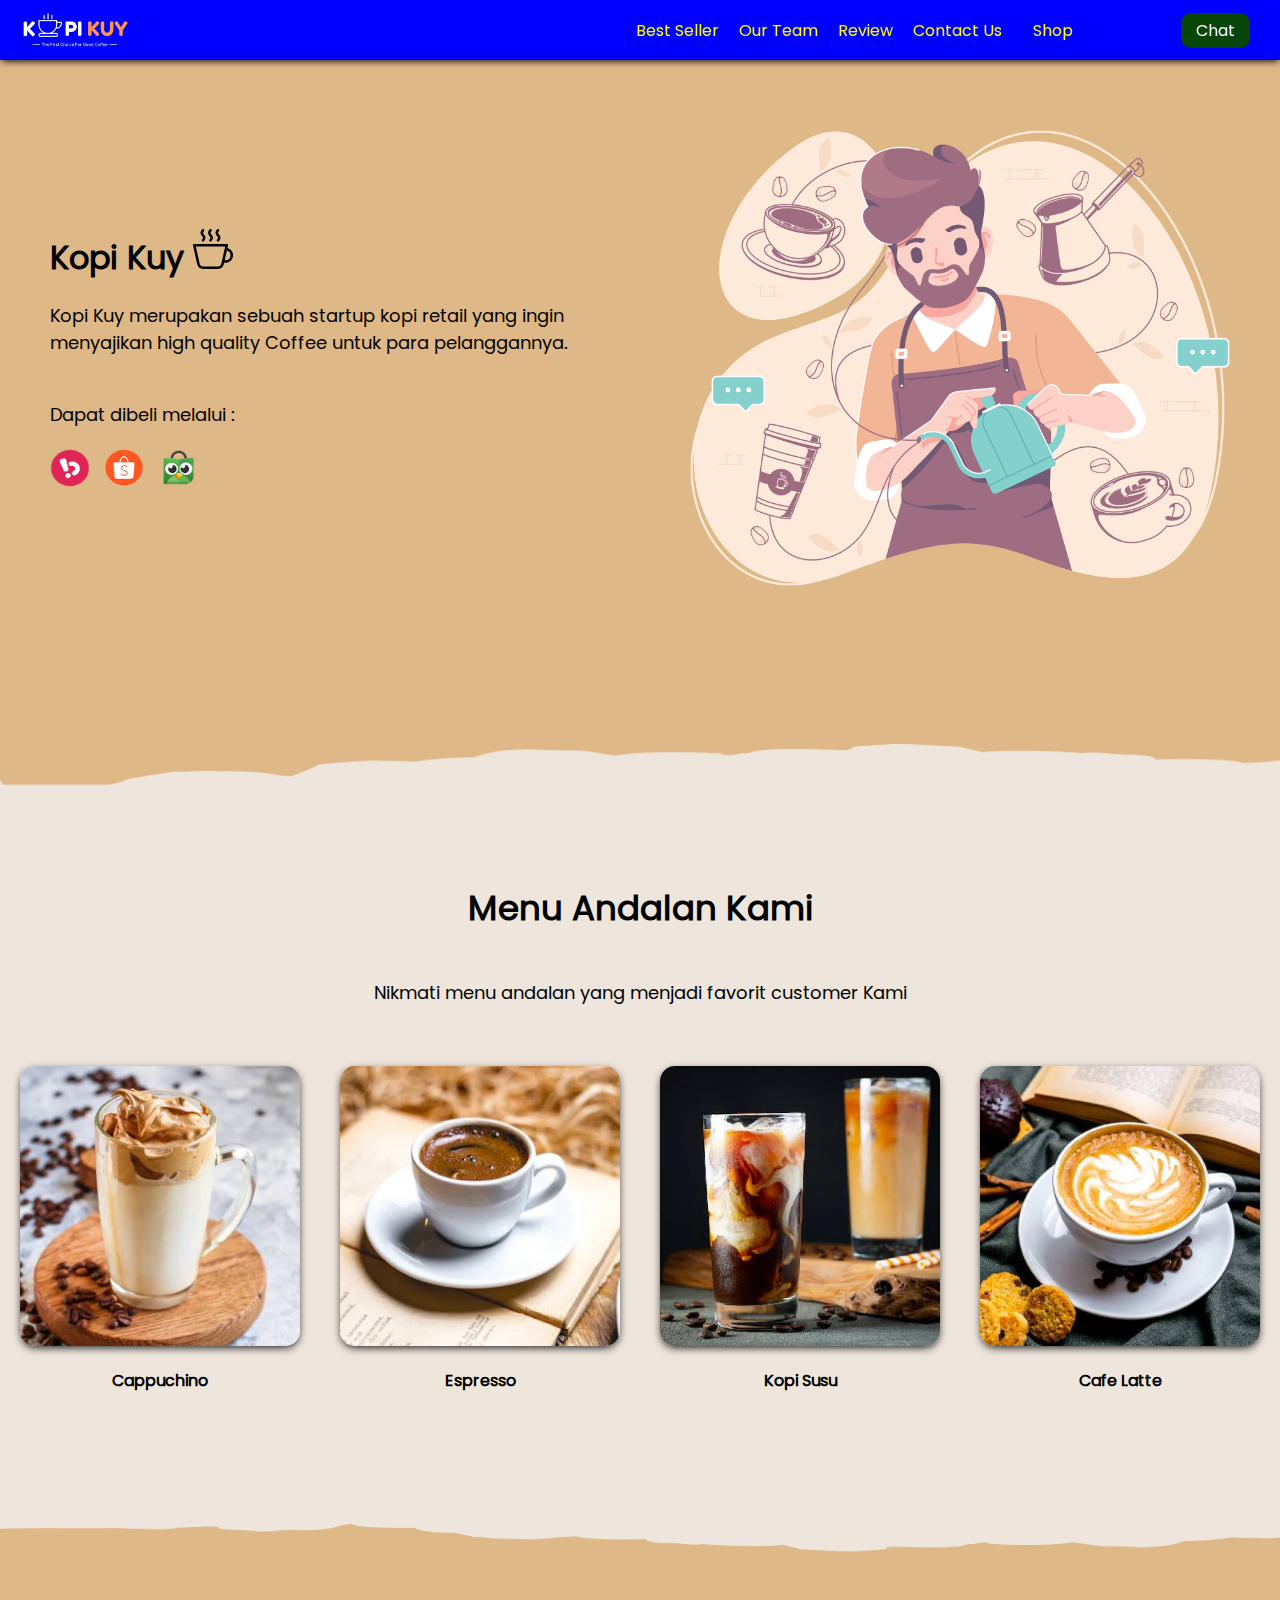
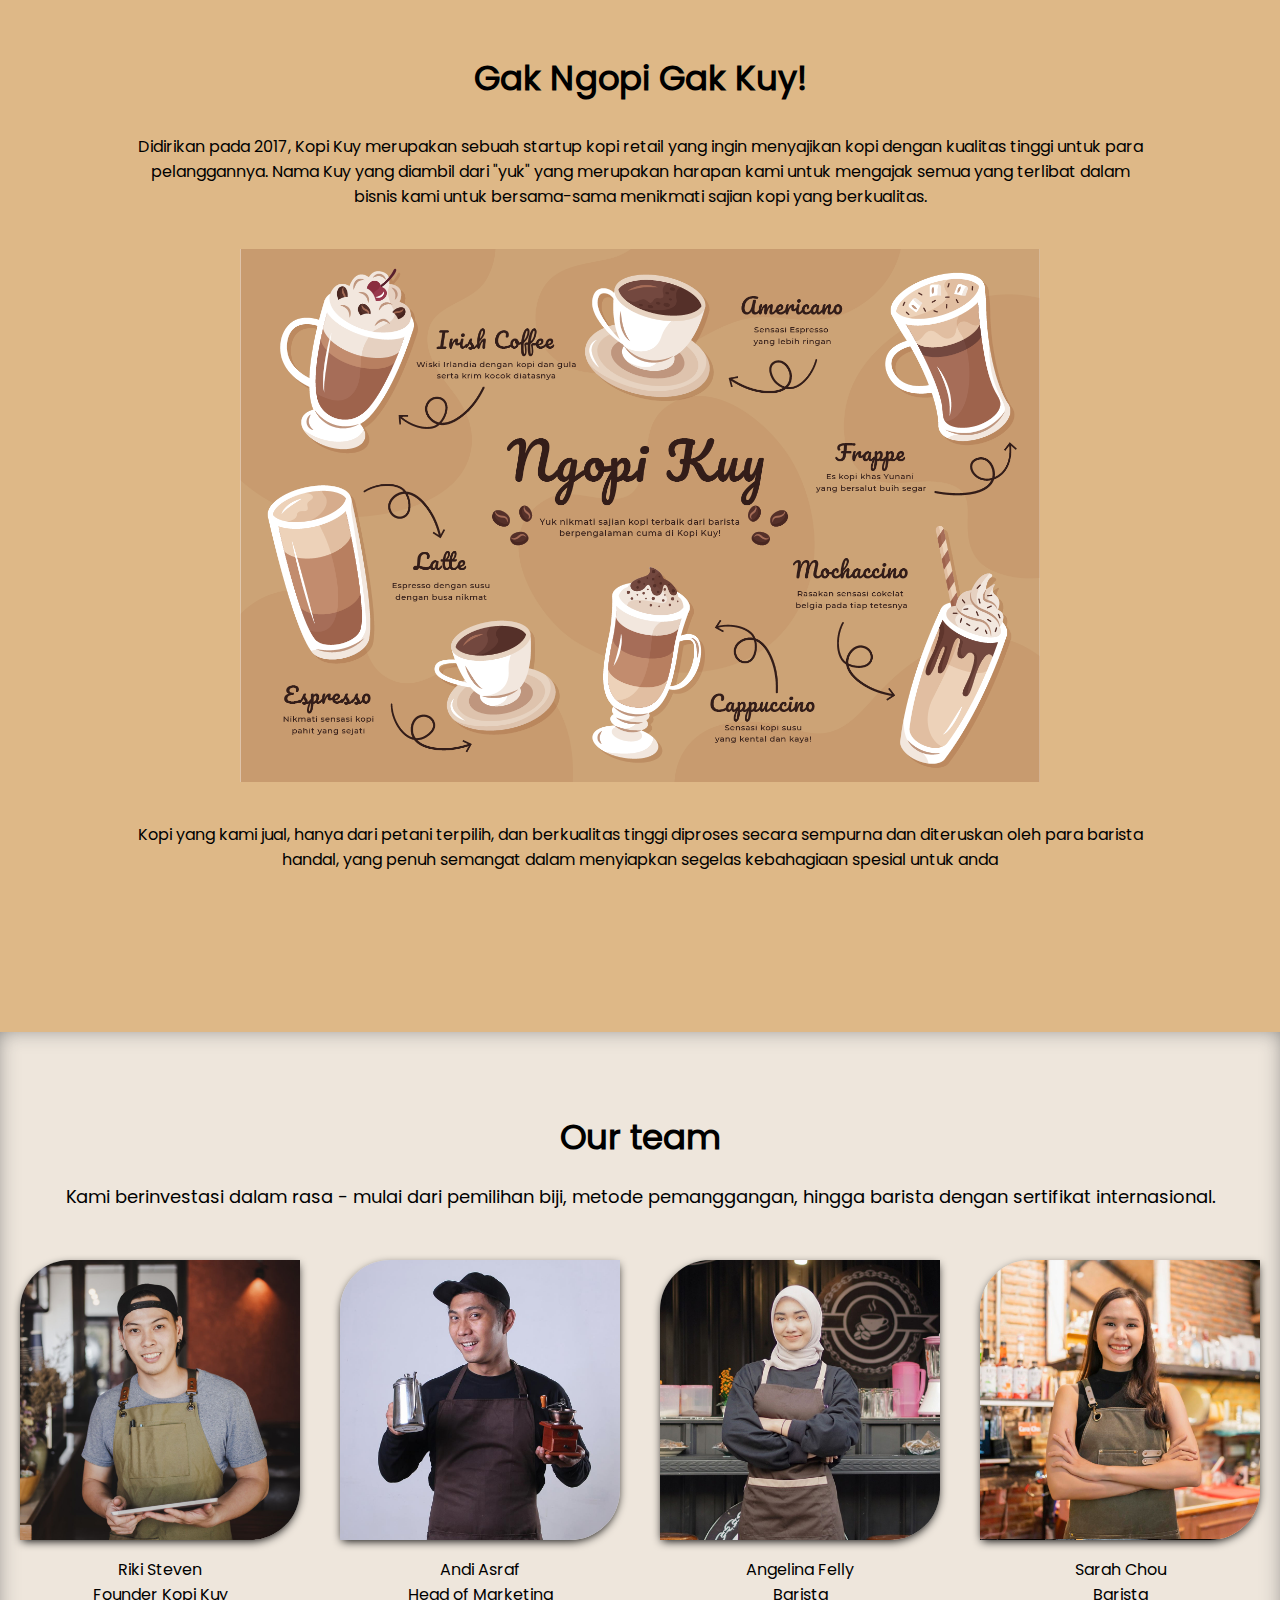
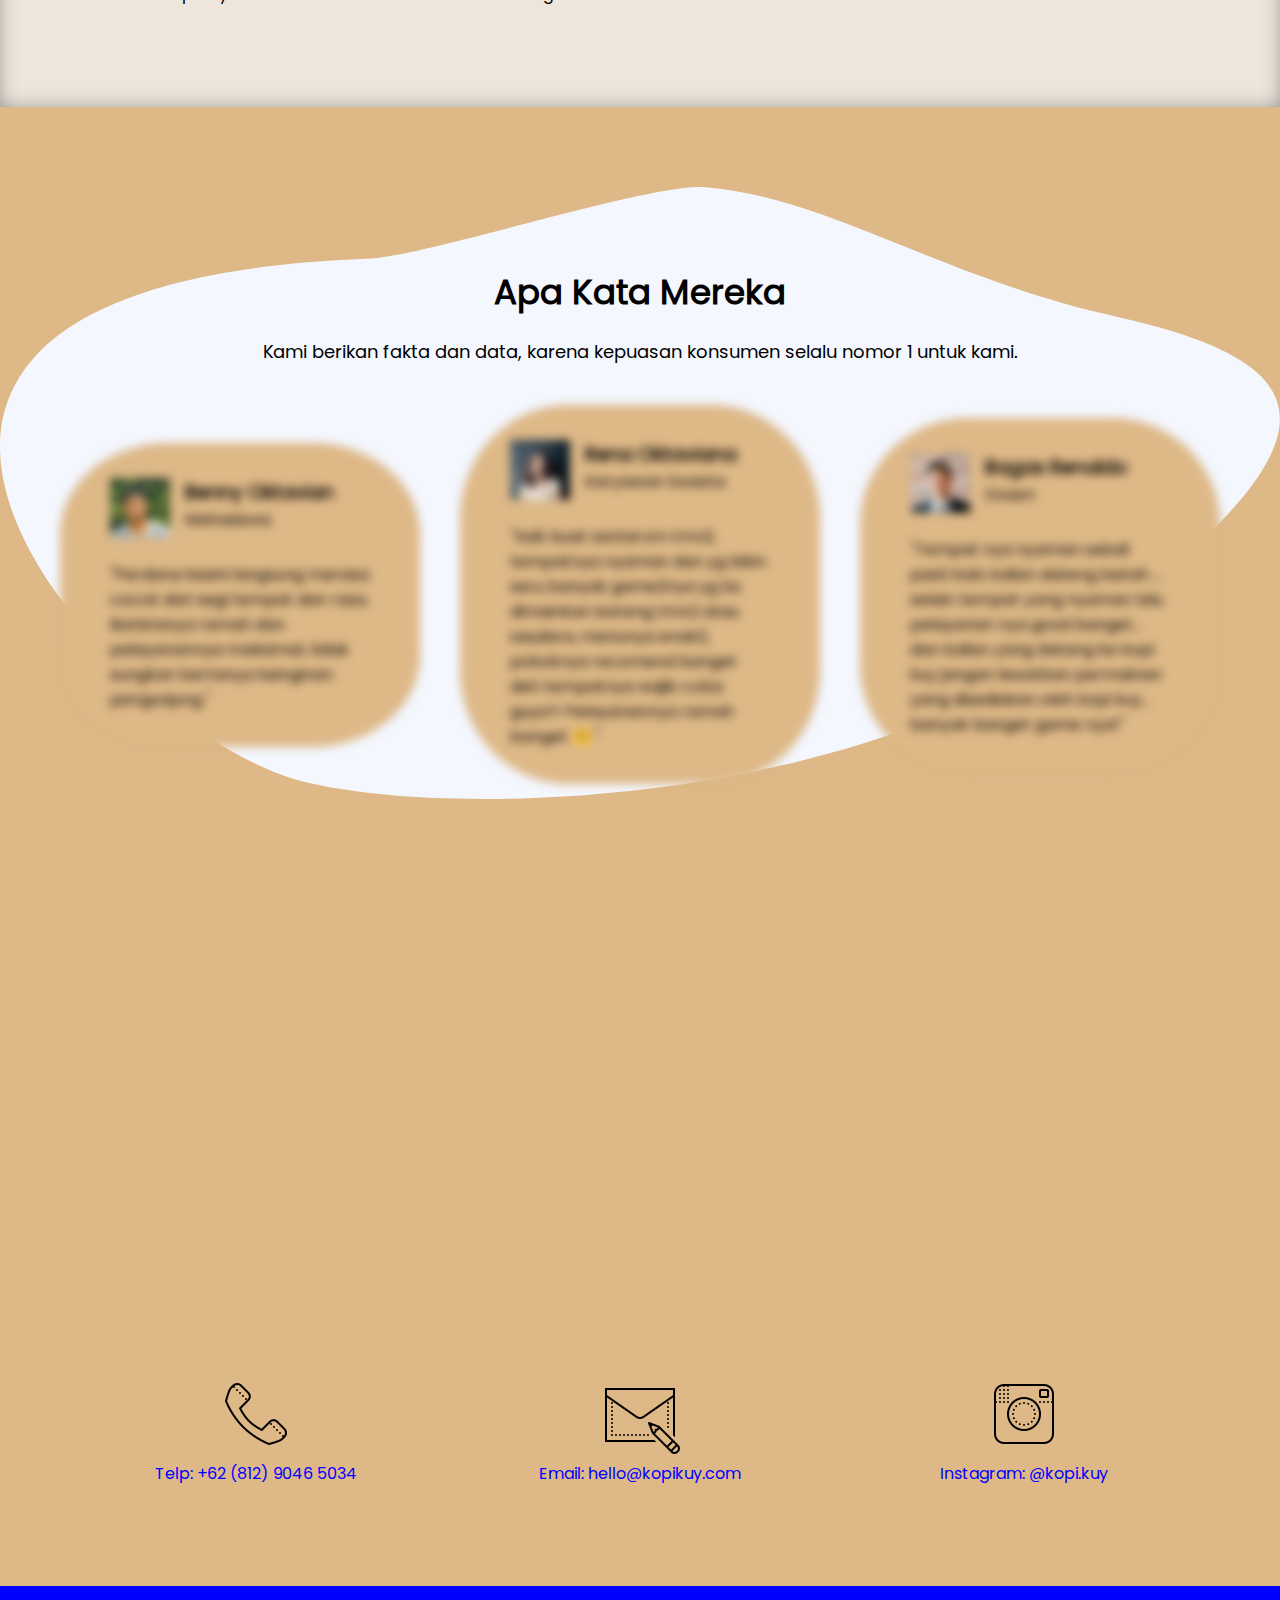
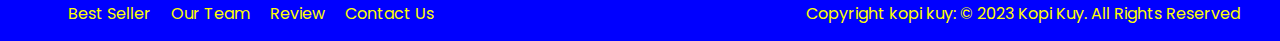
==== index.html @ 558ff3d3 "Add files via upload" ====
<!DOCTYPE html>
<html lang="id">

<head>
    <meta charset="UTF-8">
    <meta http-equiv="X-UA-Compatible" content="IE=edge">
    <meta name="viewport" content="width=device-width, initial-scale=1.0">
    <link rel="shortcut icon" href="images/favicon.ico" type="image/x-icon">
    <title>Website Kopi Kuy</title>
    <link rel="stylesheet" href="css/style.css">
</head>

<body>
    <nav>
        <img class="logo" src="images/logo/logo_kuy.png">
        <div class="navigasi">
            <a href="#best-seller">Best Seller</a>
            <a href="#our-team">Our Team</a>
            <a href="#review">Review</a>
            <a href="#contact-us">Contact Us</a>
        </div>
        <a class="shop" href="produk.html">Shop</a>
        <a class="chat" href="https://wa.me/628123456?text=Saya ingin bertanya" target="_blank">Chat</a>
    </nav>

    <!-- Tulis Kode HTML / <header> Setelah baris di bawah ini (baris 28) -->

    <header>
        <div class="kiri">
            <h1>
                Kopi Kuy <img src="images/icon/icon_kopi.svg" alt="">
            </h1>

            <p>
                Kopi Kuy merupakan sebuah startup kopi retail yang ingin menyajikan
                high quality Coffee untuk para pelanggannya.
            </p>
            &nbsp;
            <p>
                Dapat dibeli melalui :
            </p>
            <div class="olshop">
                <img src="images/logo/logo_bukalapak.png" alt="">
                <img src="images/logo/logo_shopee.png" alt="">
                <img src="images/logo/logo_tokopedia.png" alt="">
            </div>
        </div>

        <div class="kanan">
            <img src="images/header/header6.png" alt="">
        </div>
    </header>

    <section class="best-seller">
        <h2>
            Menu Andalan Kami
        </h2>
        &nbsp;
        <p>
            Nikmati menu andalan yang menjadi favorit customer Kami
        </p>

        <div class="produk">
            <img src="images/produk/product_capuchino.jpg" alt="">
            <p>Cappuchino</p>
        </div>
        <div class="produk">
            <img src="images/produk/product_espresso.jpg" alt="">
            <p>Espresso</p>
        </div>
        <div class="produk">
            <img src="images/produk/product_kopi_susu.jpg" alt="">
            <p>Kopi Susu</p>
        </div>
        <div class="produk">
            <img src="images/produk/product_latte.jpg" alt="">
            <p>Cafe Latte</p>
        </div>
    </section>

    <section class="about-us">
        <h2>
            Gak Ngopi Gak Kuy!
        </h2>
        <p>
            Didirikan pada 2017, Kopi Kuy merupakan sebuah startup kopi retail
            yang ingin menyajikan kopi dengan kualitas tinggi untuk para pelanggannya.
            Nama Kuy yang diambil dari "yuk" yang merupakan harapan kami untuk mengajak semua
            yang terlibat dalam bisnis kami untuk bersama-sama menikmati sajian kopi yang berkualitas.
        </p>
        <img src="images/about-us/aset_kopi_jumbo.png" alt="">
        <p>
            Kopi yang kami jual, hanya dari petani terpilih, dan berkualitas tinggi diproses
            secara sempurna dan diteruskan oleh para barista handal, yang penuh semangat
            dalam menyiapkan segelas kebahagiaan spesial untuk anda
        </p>
    </section>

    <section class="our-team">
        <h2>
            Our team
        </h2>
        <p>
            Kami berinvestasi dalam rasa - mulai dari pemilihan biji, metode pemanggangan,
            hingga barista dengan sertifikat internasional.
        </p>
        <div class="team">
            <img src="images/team/team1.jpg" alt="">
            <p class="nama">
                Riki Steven
            </p>
            <p class="title">
                Founder Kopi Kuy
            </p>
        </div>
        <div class="team">
            <img src="images/team/team2.jpg" alt="">
            <p class="nama">
                Andi Asraf </p>
            <p class="title">
                Head of Marketing </p>
        </div>
        <div class="team">
            <img src="images/team/team3.jpg" alt="">
            <p class="nama">
                Angelina Felly </p>
            <p class="title">
                Barista </p>
        </div>
        <div class="team">
            <img src="images/team/team4.jpg" alt="">
            <p class="nama">
                Sarah Chou </p>
            <p class="title">
                Barista </p>
        </div>
    </section>

    <section class="review">
        <h2>
            Apa Kata Mereka
        </h2>
        <p>
            Kami berikan fakta dan data, karena kepuasan konsumen selalu nomor 1 untuk kami.
        </p>

        <div class="testimoni">
            <img src="images/customer/customer1.jpg" alt="">
            <div class="profile">
                <h3>
                    Benny Oktavian
                </h3>
                <p>
                    Mahasiswa
                </p>
            </div>
            <p class="komen">
                "Perdana kesini langsung merasa cocok dari segi tempat dan rasa.
                Baristanya ramah dan pelayanannya maksimal, tidak sungkan bertanya keinginan pengunjung."
            </p>
        </div>
        <div class="testimoni">
            <img src="images/customer/customer2.jpg" alt="">
            <div class="profile">
                <h3>
                    Rena Oktaviana
                </h3>
                <p>
                    Karyawan Swasta
                </p>
            </div>
            <p class="komen">
                "Asik buat santai sm tmn2, tempatnya nyaman dan yg bikin seru banyak game2nya
                yg bs dimainkan bareng tmn2 atau saudara, menunya enak2, pokoknya recomend
                banget deh tempatnya wajib coba guys!!! Pelayanannya ramah banget 🤗."
            </p>
        </div>
        <div class="testimoni">
            <img src="images/customer/customer3.jpg" alt="">
            <div class="profile">
                <h3>
                    Bagas Renaldo
                </h3>
                <p>
                    Dosen
                </p>
            </div>
            <p class="komen">
                "Tempat nya nyaman sekali pasti kalo kalian dateng betah ...
                selain tempat yang nyaman lalu pelayanan nya good banget...
                dan kalian yang datang ke kopi kuy jangan lewatkan permainan yang disediakan
                oleh kopi kuy , banyak banget game nya!"
            </p>
        </div>
    </section>

    <section class="contact-us">
        <iframe
            src="https://www.google.com/maps/embed?pb=!1m14!1m8!1m3!1d7932.741866032694!2d106.668581!3d-6.214715!3m2!1i1024!2i768!4f13.1!3m3!1m2!1s0x2e69f9912c7f297b%3A0xe5a3a671dae861ab!2sKopi%20kuy!5e0!3m2!1sid!2sid!4v1680617229460!5m2!1sid!2sid"
            allowfullscreen="" loading="lazy" referrerpolicy="no-referrer-when-downgrade">
        </iframe>
        <div class="kontak">
            <img src="images/icon/icon_phone.png" alt="">
            <p>Telp: +62 (812) 9046 5034</p>
        </div>
        <div class="kontak">
            <img src="images/icon/icon_mail.png" alt="">
            <p>Email: hello@kopikuy.com</p>
        </div>
        <div class="kontak">
            <img src="images/icon/icon_instagram.png" alt="">
            <p>Instagram: @kopi.kuy</p>
        </div>
    </section>

    <footer>
        <div class="navigasi">
            <a href="#best-seller">Best Seller</a>
            <a href="#our-team">Our Team</a>
            <a href="#review">Review</a>
            <a href="#contact-us">Contact Us</a>
        </div>
        <p>
            Copyright kopi kuy: © 2023 Kopi Kuy. All Rights Reserved
        </p>
    </footer>

    <!--
        Kode HTML tidak boleh lewat dari batas ini
        Pastikan setiap section di tutup
        misalnya kode <section class="best-seller"> harus ada
        di bawah kode </header> (perhatikan ada garis miringnya
        dan setiap section harus setelah kode </section>
        jangan menulis <section> di dalam <section>
    -->
</body>

</html>
---- css/style.css ----
/* Kode * di bawah ini untuk mereset tampilan setiap web browser supaya seragam */

* {
   box-sizing: border-box;
   margin: 0;
   padding: 0;
}

html {
   /* scroll-behavior: smooth agar scroll ketika klik pada navigasi menjadi halus */
   scroll-behavior: smooth;
}

/* 
Kode di bawah ini untuk mengatur nav sampai footer agar memiliki tampilan flexibel
selengkapnya akan di bahas di hari ke 3
*/

nav,
header,
section,
footer {
   /* 
      display: flex memiliki pengaturan yang dapat mengatur agar elemen
      di dalamnya memiliki ukuran yang fleksibel
      digunakan saat ada elemen yang isinya lebih dari satu kolom
   */
   display: flex;
   /* 
      align-items: center mengatur elemen di dalamnya rata tengah vertikal
   */
   align-items: center;

   /* 
      justify-content: center mengatur elemen di dalamnya rata tengah horizontal
   */
   justify-content: center;

   /* 
      flex-wrap: wrap mengatur agar jika lebar elemen berlebih, maka elemen
      akan otomatis diletakan di baris baru (tidak dipaksakan di satu baris)
   */
   flex-wrap: wrap;
}



/* 
Kode @font-face untuk menginstall font ke dalam Website 
src adalah untuk lokasi fontnya, font dapat di cari di website https://fonts.google.com/
dengan memberi nama family, maka kita mendaftarkan font tersebut ke dalam website
*/

@font-face {
   src: url(../fonts/poppins.woff2);
   font-family: 'Poppins';
}

body {
   /* 
   mendaftarkan semua teks pada body menjadi family Poppins 
   kenapa pada body? karena elemen body membungkus semua elemen dari nav section sampai footer
   */
   font-family: 'Poppins';
}

/*
Misalnya ada font dari google yang bernama Irish Grover yang berada di:
https://fonts.gstatic.com/s/irishgrover/v23/buExpoi6YtLz2QW7LA4flVgv__RP.woff2

maka bisa coba copy kode berikut untuk menginstall font tadi:

@font-face {
  font-family: 'Irish Grover';
  font-style: normal;
  font-weight: 400;
  src: url(https://fonts.gstatic.com/s/irishgrover/v23/buExpoi6YtLz2QW7LA4flVgv__RP.woff2) format('woff2');
}

Jika kode di atas sudah di copy
Nanti pada element yang ingin menggunakan font Irish Grover Tadi, tinggal diganti font-familynya
misal mau mengganti h1 dan h2 maka kodenya sebagai berikut:

h1,h2 {
   font-family: 'Irish Grover';
}

*/


a {
   /* menghilangkan garis bawah pada link */
   text-decoration: none;

   /* 
   color: adalah untuk mengganti warna tulisan.
   color:unset digunakan pada a untuk menghilangkan warna bawaan pada link (biasanya warna biru) 
   */
   color: unset;
}

h2 {
   /* mengatur ukuran huruf ke 34 pixel */
   font-size: 34px;
}

h3 {
   /* mengatur ukuran huruf ke 1.2rem */
   font-size: 1.2rem;
}

h1,
h2,
h3 {
   /* mengatur tebal huruf bisa bold, normal*/
   font-weight: bold;
}

img {
   /* 
      kode max-width artinya lebar maksimal
      mengatur agar semua elemen img memiliki lebar maksimal 100% agar
      besar gambar tidak melebihi layar ataupun elemen pembungkus
   */
   max-width: 100%;
}

/* Navigasi */

nav {
   /* 
   background-color mengatur warna latar belakang 
   untuk pengguna hp, pergantian warna tidak bisa seperti vs code
   hanya dapat menggunakan warna bahasa inggris seperti: red, green, brown, purple dsb
   untuk pengguna vscode silahkan arahkan mouse ke kotak warna di bawah
   untuk mengganti warna sesuai keinginan
   */
   background-color: blue;

   /* box-shadow membuat efek bayangan */
   box-shadow: 0 3px 7px -2px #000;

   /* width mengatur lebar elemen. 100% agar lebarnya full dari kiri sampai kanan layar */
   width: 100%;

   /* 
   padding digunakan untuk memberi jarak ke dalam. 
   efeknya bila digunakan pada elemen yang memiliki warna latar akan membuat elemen tersebut 'gemuk'
   padding-top artinya jarak ke atas, nilai padding dapat berupa
   padding-top, padding-bottom, padding-left, padding-right
   */
   padding-top: 10px;
   padding-bottom: 10px;

   /* 
   position mengatur posisi elemen, position:fixed supaya elemen nav akan ikut menempel di atas layar
   saat kita scroll ke bawah. Jika ingin navigasi gak nempel, bisa menggunakan position:static;
   */
   position: fixed;

   /* Nilai z-index semakin besar, maka elemen akan semakin di depan */
   z-index: 500;
}

img.logo {
   /* height mengatur tinggi elemen */
   height: 40px;
   /* penjelasan margin mirip dengan padding, fungsinya untuk memberi jarak pada elemen */
   margin-left: 20px;
}

div.navigasi {
   margin-left: auto;
   margin-right: 15px;
}

nav a {
   color: yellow;
   padding-left: 8px;
   padding-right: 8px;
}

a.shop {
   margin-right: 100px;
}

a.chat {
   margin-right: 30px;
   background-color: rgb(8, 69, 8);
   color: #fff;
   padding-top: 5px;
   padding-right: 15px;
   padding-bottom: 5px;
   padding-left: 15px;
   border-radius: 10px;
}


/* 
   PERHATIKAN bahwa dalam mengatur elemen, nama elemen langsung ditulis
   sedangkan untuk mengatur class, dibutuhkan tanda titik (.) terlebih dulu
   img {} berarti seluruh elemen dengan tag img (<img src="....">), 
   sedangkan .img artinya hanya elemen dengan class img (<img class="img" src="...">) 
*/


/* HEADER */


header,
section {
   /*
    padding mengatur jarak ke dalam
    pada padding dan margin ditambahkan top / right / bottom / top 
    untuk mengatur jarak masing-masing 
   */
   padding-top: 80px;
   padding-bottom: 80px;

   /* margin mengatur jarak ke luar */
   margin-bottom: 80px;
}

/* penulisan CSS dapat digabung dengan beberapa elemen */
header div.kiri,
header div.kanan {
   /* width mengatur lebar elemen. 50% artinya setengah ukuran elemen pembungkus */
   width: 50%;
   padding: 50px;
}

header h1 {
   margin-bottom: 20px;
}

header p {
   /* font-size digunakan untuk mengatur ukuran huruf */
   font-size: 18px;
   margin-bottom: 20px;
}

div.olshop img {
   width: 40px;
   /* aspect-ratio:1 agar tinggi menyesuaikan width */
   aspect-ratio: 1;
   margin-right: 10px;
}

/* Best Seller */

section.best-seller {
   position: relative;

   /* background-color mengatur warna latar belakang elemen */
   background-color: #EEE6DC;

   /* text-align mengatur rata tulisan, bisa bernilai: left, right, center, justify */
   text-align: center;
}

/* 
terkait position, after, dan before memerlukan pemahaman mendalam
terkait layout pada CSS untuk dapat memahami secara penuh 
*/

section.best-seller::before,
section.best-seller::after {
   position: absolute;
   content: "";
   width: 100%;
   height: 76px;

   /* background-image untuk menambahkan gambar sebagai background */
   background-image: url(../images/background/garis-atas.png);

   /*background-size agar gambar latar menyesuaikan tinggi / lebar elemen */
   background-size: cover;

   top: -60px;
   left: 0;
}

section.best-seller::after {
   height: 60px;
   background-image: url(../images/background/garis-bawah.png);
   top: unset;
   bottom: -60px;
}

section.best-seller h2 {
   margin-bottom: 20px;
   width: 100%;
}

/* 
Penulisan section.best-seller > p berarti mengatur elemen p yang langsung
di bungkus oleh elemen <section class="best-seller">
aturan ini tidak berlaku untuk elemen <p> yang ada di dalam <div class="produk">
*/

section.best-seller>p {
   font-size: 18px;
   margin-bottom: 40px;
   width: 100%;
}

div.produk {
   /* 
      Penulisan padding dan margin seperti padding:20px ini penulisan singkat 
      yang berarti top, right, bottom, left nilainya sama, yaitu 20px 
   */
   padding: 20px;
   width: 25%;
}

div.produk img {
   /* transition membuat animasi transisi dari perubahan style, 0.3s berarti 0.3 detik */
   transition: all 0.3s ease;

   /* border-radius  Membuat sudut membulat */
   border-radius: 15px;

   /* box-shadow membuat efek bayangan */
   box-shadow: 0 3px 10px -2px #000;
}

/*

kode div.produk img:hover akan dijalankan saat mouse ada di atas elemen <img> yang ada
di dalam <div class="produk"> 
karena ada efek transition pada div.produk img 
maka akan menghasilkan efek animasi yang smooth

*/
div.produk img:hover {

   /* membuat transformasi, bisa berupa scale(1.05), rotate(180deg), translateY(-50px), dsb */
   transform: scale(0.9);
   border-radius: 50%;
}

div.produk p {
   margin-top: 15px;
   font-weight: bold;
}



/* About US */

section.about-us {
   /* max-width: 80%; mengatur lebar maksimal elemen tidak boleh melebihi 80% layar */
   max-width: 80%;

   /* margin-left dan margin-right auto akan membuat posisi elemen berada di tengah */
   margin-left: auto;
   margin-right: auto;
   text-align: center;
}

section.about-us h2 {
   margin-bottom: 30px;
   width: 100%;
}

section.about-us img {
   /* 
      Penulisan width: 800px dan max-width: 100% mengatur agar
      elemen memiliki lebar 800px namun tidak boleh melebihi 100% ukuran layar
   */
   width: 800px;
   max-width: 100%;
   margin: auto;
}

/*
section.about-us p:nth-child(2) berarti mengatur elemen ke 2 dengan jenis <p>
yang ada di dalam <section class="about-us">
*/

section.about-us p:nth-child(2) {
   margin-bottom: 40px;
}

section.about-us p:nth-child(4) {
   margin-top: 40px;
}


/* OUR TEAM */

section.our-team {
   background-color: #EEE6DC;
   box-shadow: inset 0px 0px 23px -6px #707070;
   text-align: center;
}

section.our-team h2 {
   margin-bottom: 20px;
   width: 100%;
}

section.our-team>p {
   margin-bottom: 30px;
   font-size: 18px;
   width: 800px;
   max-width: 90%;
   margin-left: auto;
   margin-right: auto;
   width: 100%;
}

div.team {
   width: 25%;
   padding: 20px;
}

div.team img {
   width: 100%;
   aspect-ratio: 1/1;
   object-fit: cover;
   box-shadow: 0 3px 10px -2px #000;
   border-radius: 50px 0px 50px 0px;
   margin-bottom: 10px;
}


/* REVIEW */

section.review {
   background-image: url(../images/background/bg-review.svg);
   /* 
      background-size: contain;
      membuat gambar latar belakang tidak terpotong
   */
   background-size: contain;

   /* 
      background-repeat: no-repeat;
      membuat gambar latar belakang tidak diulang (duplikat)
   */
   background-repeat: no-repeat;
   padding-left: 40px;
   padding-right: 40px;
   justify-content: space-around;
   /* align-items: stretch; membuat tinggi elemen di dalam .review .baris seragam */
   text-align: center;
}

section.review h2 {
   margin-bottom: 20px;
   width: 100%;
}

section.review>p {
   margin-bottom: 40px;
   font-size: 18px;
   width: 100%;
}

div.testimoni {
   width: 30%;
   display: flex;
   flex-wrap: wrap;
   padding: 35px 50px;
   box-shadow: 0px 0px 12px -10px #000;
   background-color: #fff;
}

div.testimoni img {
   width: 60px;
   height: 60px;
   margin-right: 15px;
   object-fit: cover;
}

div.profile {
   text-align: left;
   display: block;
   margin-bottom: 30px;
   width: calc(100% - 75px);
}

div.profile p {
   width: 100%;
   text-align: left;
}

div.testimoni p {
   width: 100%;
   text-align: left;
}


/* CONTACT US */
section.contact-us {
   margin-bottom: 20px;
}

section.contact-us iframe {
   width: 100%;
   height: 300px;
   border: 0;
}

div.kontak {
   width: 30%;
   /* color mengatur warna tulisan */
   color: blue;
   text-align: center;
   margin-top: 50px;
}


/* FOOTER */

footer {
   background-color: blue;
   padding-top: 15px;
   padding-bottom: 15px;
   color: yellow;
   padding-right: 40px;
   padding-left: 40px;
}

footer div.navigasi {
   margin-left: 20px;
   margin-right: auto;
}

footer div.navigasi a {
   padding: 8px;
}

body {
   background-color: burlywood;
}

div.testimoni {
   border-radius: 30%;
   background-color: burlywood;
   filter: blur(5px);
}

div.testimoni:hover {
   filter: blur(0px);
   border-radius: 30%;
   background-color: wheat;
}

/* UNTUK kode RESPONSIF hari ke 3 tulis DI BAWAH sini */

@media (max-width:600px) {

   header div.kiri,
   header div.kanan {
      width: 100%;
   }

   section div.produk p {
      width: 25%;
      font-size: 8px;
      text-align: center;
   }

   section.about-us p {
      width: 100%;
      text-align: justify;
      font-size: 11px;
   }

   section.about-us h2 {
      width: 100%;
      text-align: center;
      font-size: 20px;
   }

   section.our-team p {
      width: 100%;
      text-align: justify;
      font-size: 11px;
   }

   section.our-team h2 {
      width: 100%;
      text-align: center;
      font-size: 25px;
   }

   section.our-team div.team p.nama {
      width: 25%;
      text-align: center;
      font-size: 10px;
   }

   section.our-team p.title {
      font-size: 9px;
      font-weight: bold;
   }

   section.review p {
      width: 100%;
      text-align: justify;
      font-size: 11px;
   }

   section.review h2 {
      text-align: center;
      font-size: 25px;
   }

   section.review div.testimoni {
      text-align: justify;
      font-size: 10px;
   }

   section.contact-us div.kontak {
      font-size: 10px;
   }

   footer div.navigasi a,
   p {
      text-align: center;
   }


}

/* Kode CSS Selesai di sini */
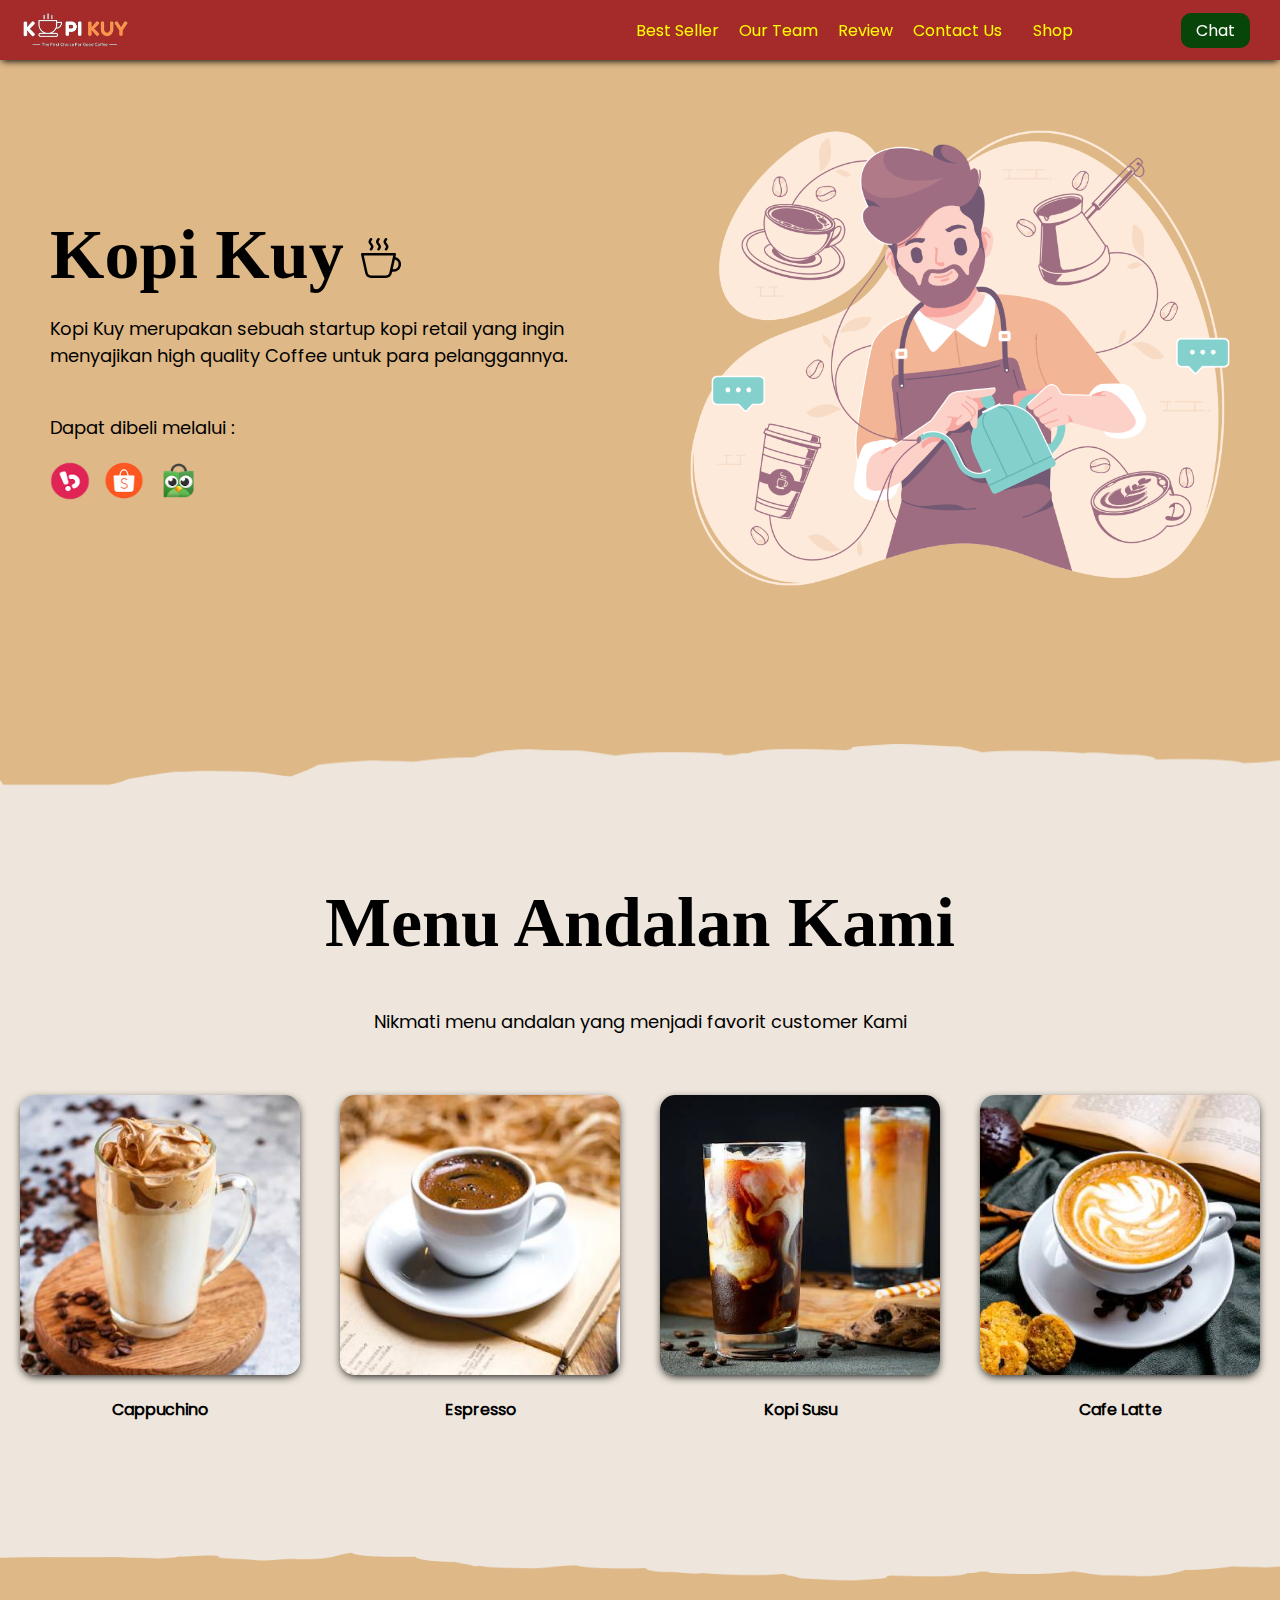
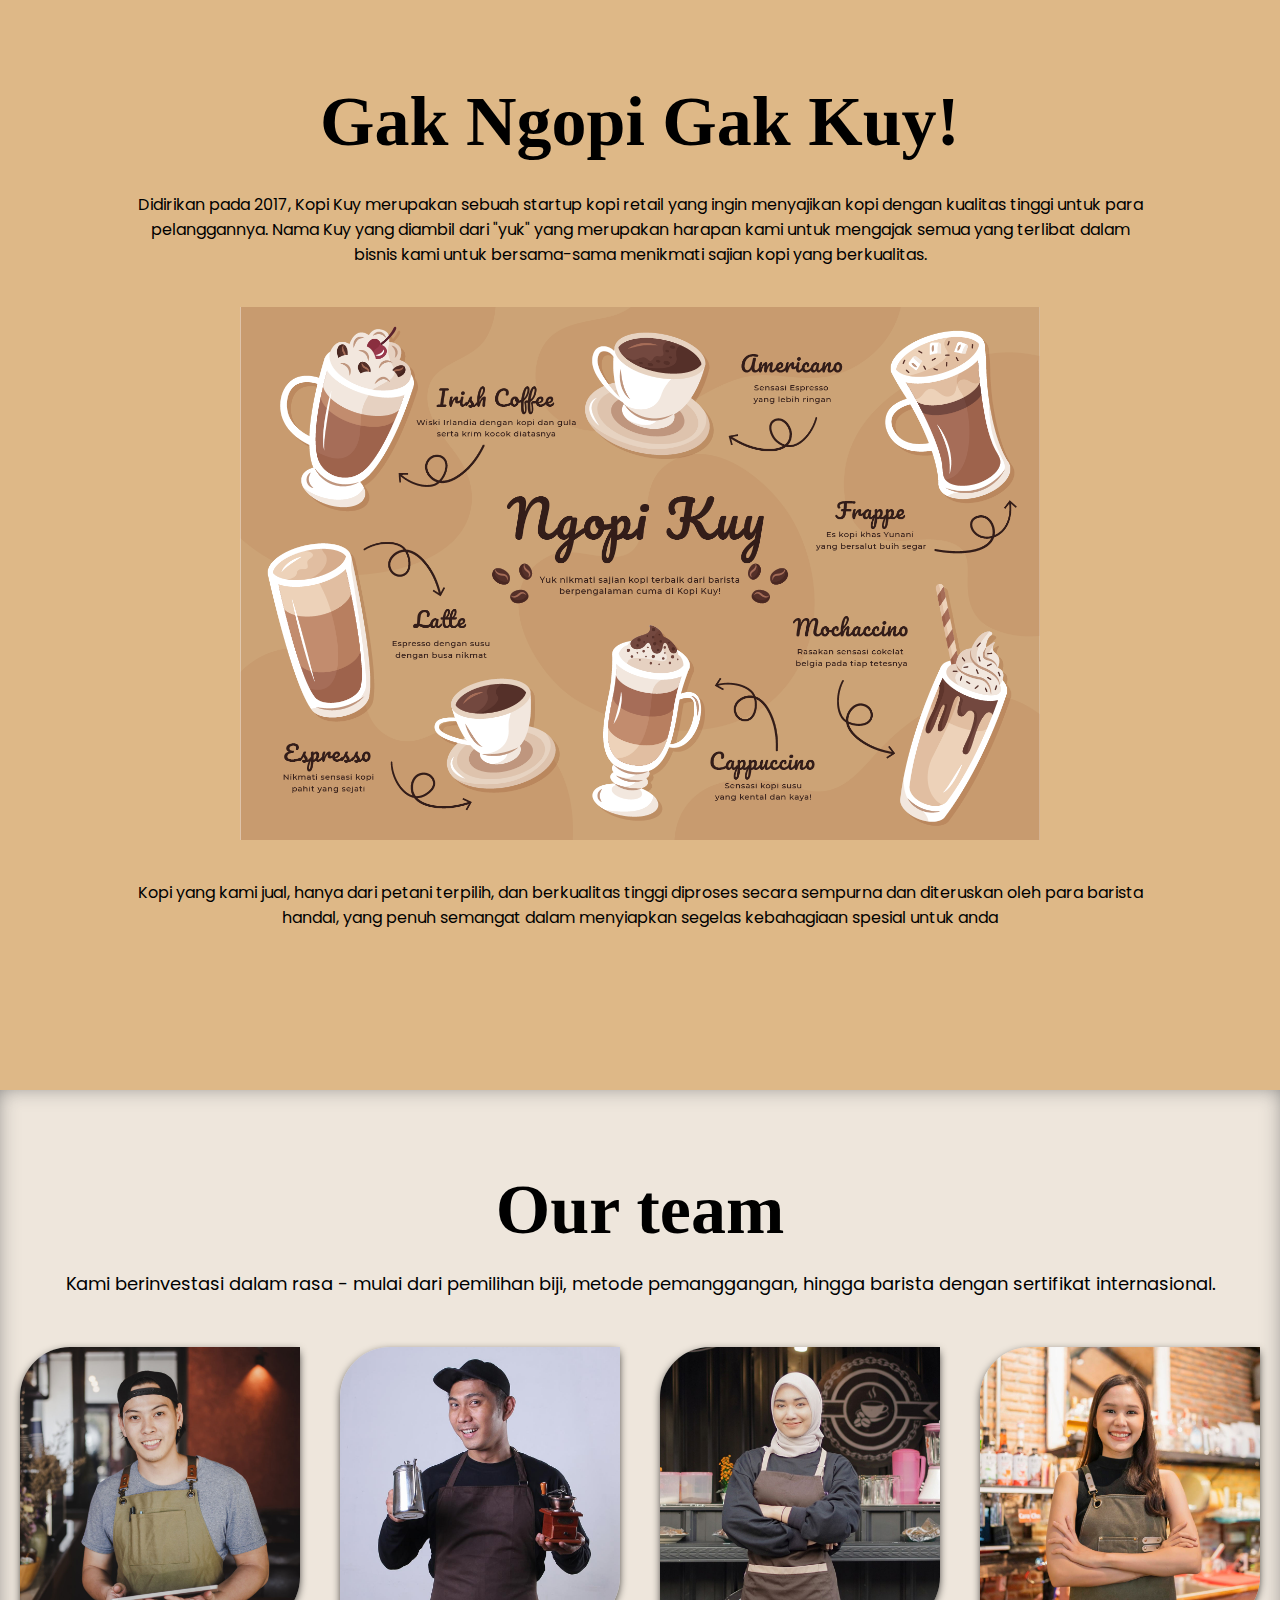
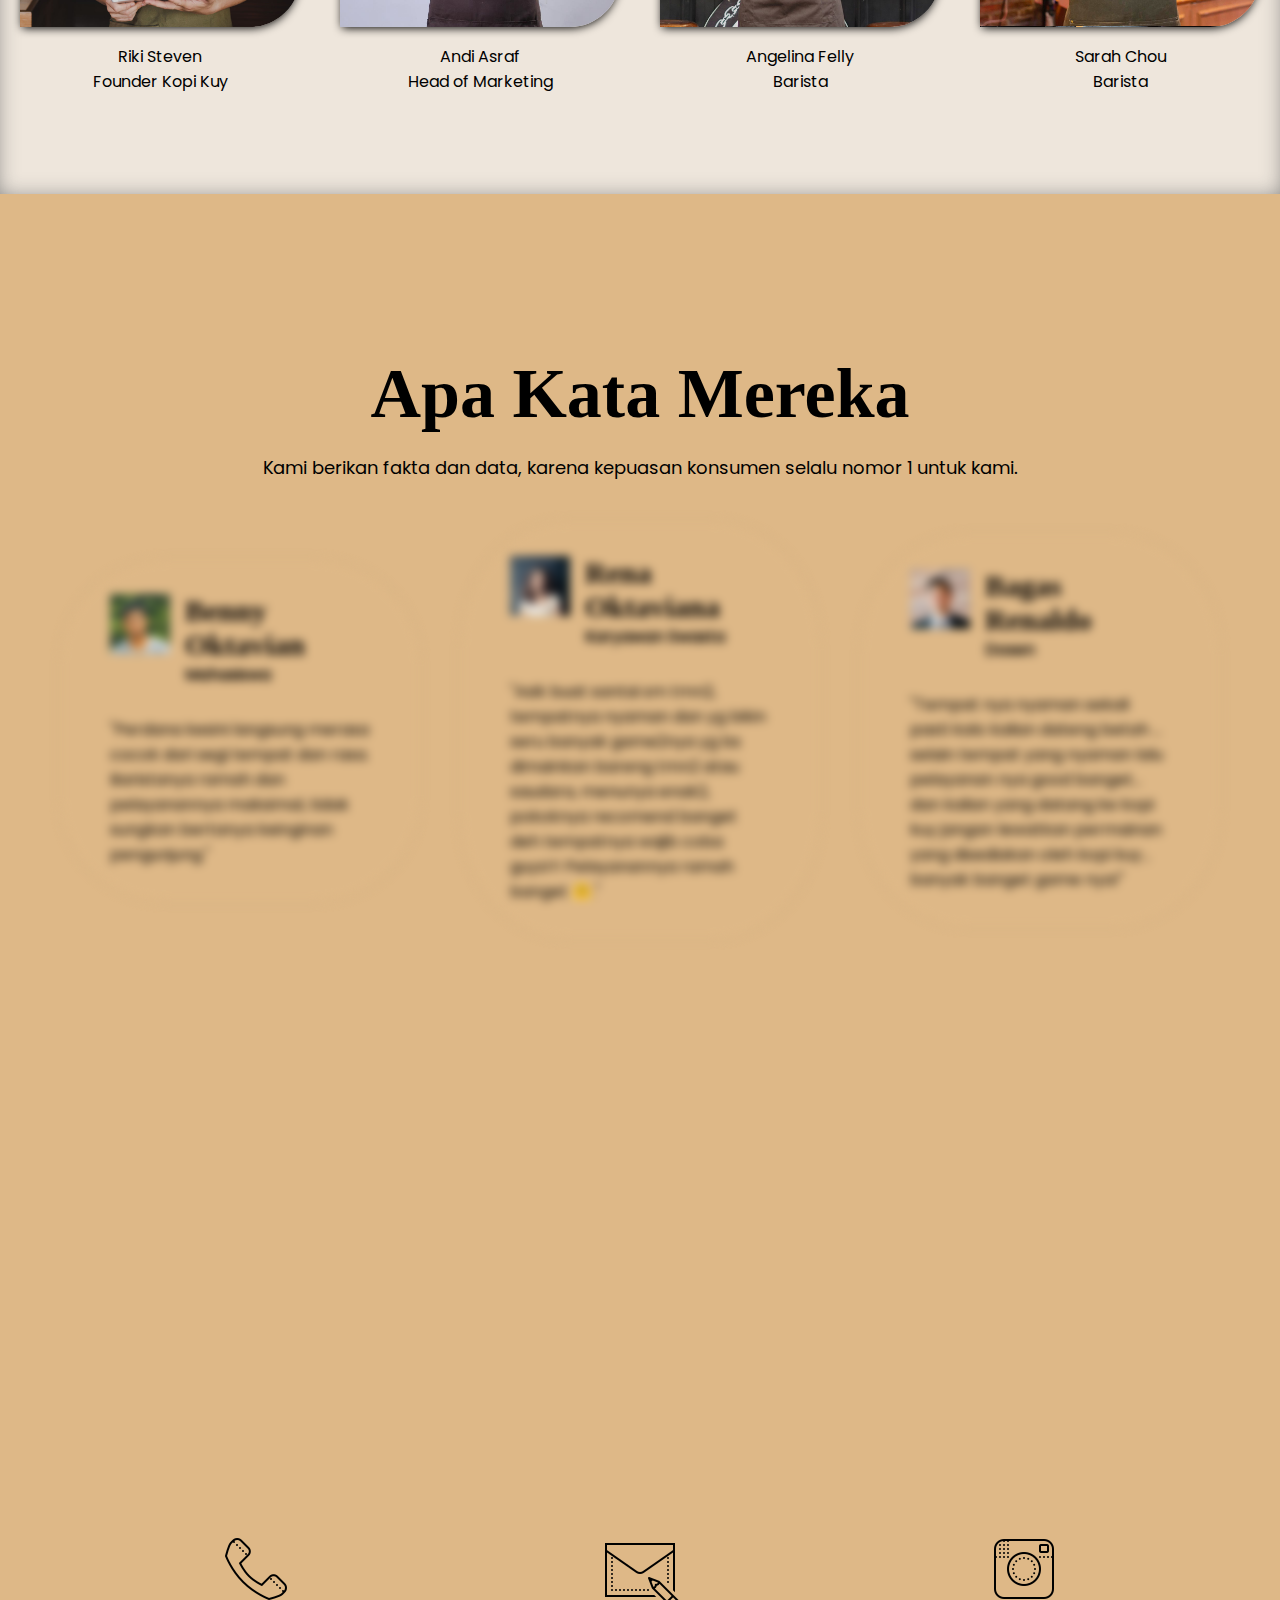
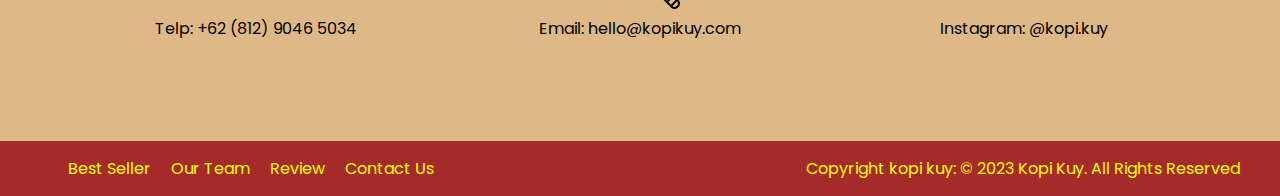
==== commit 1f1de57f: "Add files via upload" ====
--- a/index.html
+++ b/index.html
@@ -150,7 +150,7 @@
                 <h3>
                     Benny Oktavian
                 </h3>
-                <p>
+                <p class="status">
                     Mahasiswa
                 </p>
             </div>
@@ -165,7 +165,7 @@
                 <h3>
                     Rena Oktaviana
                 </h3>
-                <p>
+                <p class="status">
                     Karyawan Swasta
                 </p>
             </div>
@@ -181,7 +181,7 @@
                 <h3>
                     Bagas Renaldo
                 </h3>
-                <p>
+                <p class="status">
                     Dosen
                 </p>
             </div>
--- a/css/style.css
+++ b/css/style.css
@@ -114,6 +114,8 @@
 h3 {
    /* mengatur tebal huruf bisa bold, normal*/
    font-weight: bold;
+   font-family: 'Times New Roman';
+   font-size: 7ch;
 }
 
 img {
@@ -135,7 +137,7 @@
    untuk pengguna vscode silahkan arahkan mouse ke kotak warna di bawah
    untuk mengganti warna sesuai keinginan
    */
-   background-color: blue;
+   background-color: brown;
 
    /* box-shadow membuat efek bayangan */
    box-shadow: 0 3px 7px -2px #000;
@@ -428,7 +430,7 @@
 /* REVIEW */
 
 section.review {
-   background-image: url(../images/background/bg-review.svg);
+
    /* 
       background-size: contain;
       membuat gambar latar belakang tidak terpotong
@@ -452,10 +454,19 @@
    width: 100%;
 }
 
+section.review p.status {
+   font-weight: bold;
+}
+
 section.review>p {
    margin-bottom: 40px;
    font-size: 18px;
    width: 100%;
+}
+
+section.review h3 {
+   font-weight: bold;
+   font-size: 30px;
 }
 
 div.testimoni {
@@ -506,7 +517,7 @@
 div.kontak {
    width: 30%;
    /* color mengatur warna tulisan */
-   color: blue;
+   color: black;
    text-align: center;
    margin-top: 50px;
 }
@@ -515,7 +526,7 @@
 /* FOOTER */
 
 footer {
-   background-color: blue;
+   background-color: brown;
    padding-top: 15px;
    padding-bottom: 15px;
    color: yellow;
@@ -552,66 +563,82 @@
 
 @media (max-width:600px) {
 
-   header div.kiri,
+   header div.kiri {
+      width: 100%;
+      text-align: justify;
+   }
+
+   h1 {
+      text-align: center;
+      font-size: 6ch;
+      font-family: 'Gill Sans', 'Gill Sans MT', Calibri, 'Trebuchet MS', sans-serif;
+   }
+
+   div.olshop {
+      text-align: center;
+   }
+
+   div.testimoni {
+      width: 100%;
+   }
+
    header div.kanan {
       width: 100%;
    }
 
-   section div.produk p {
-      width: 25%;
-      font-size: 8px;
-      text-align: center;
-   }
-
    section.about-us p {
-      width: 100%;
       text-align: justify;
       font-size: 11px;
    }
 
    section.about-us h2 {
-      width: 100%;
-      text-align: center;
-      font-size: 20px;
+      text-align: center;
+      font-size: 35px;
    }
 
    section.our-team p {
-      width: 100%;
       text-align: justify;
       font-size: 11px;
    }
 
    section.our-team h2 {
-      width: 100%;
-      text-align: center;
-      font-size: 25px;
-   }
-
-   section.our-team div.team p.nama {
-      width: 25%;
-      text-align: center;
-      font-size: 10px;
+      text-align: center;
+      font-size: 40px;
+   }
+
+   div.team {
+      width: 50%;
+   }
+
+   div.team p.nama {
+      text-align: center;
+      font-size: 12px;
    }
 
    section.our-team p.title {
-      font-size: 9px;
+      font-size: 11px;
       font-weight: bold;
+      text-align: center;
+   }
+
+   section.review p.status {
+      text-align: center;
+      font-size: 15px;
+   }
+
+   section.review h2 {
+      text-align: center;
+      font-size: 40px;
+   }
+
+   section.review h3 {
+      font-size: 30px;
+      text-align: center;
    }
 
    section.review p {
-      width: 100%;
-      text-align: justify;
-      font-size: 11px;
-   }
-
-   section.review h2 {
-      text-align: center;
-      font-size: 25px;
-   }
-
-   section.review div.testimoni {
-      text-align: justify;
-      font-size: 10px;
+      font-size: 15px;
+      text-align: center;
    }
 
    section.contact-us div.kontak {
@@ -623,7 +650,18 @@
       text-align: center;
    }
 
-
+   .navigasi {
+      display: none;
+   }
+
+   section.best-seller div.produk {
+      text-align: center;
+      width: 50%;
+   }
+
+   section.best-seller h2 {
+      font-size: 40px;
+   }
 }
 
 /* Kode CSS Selesai di sini */